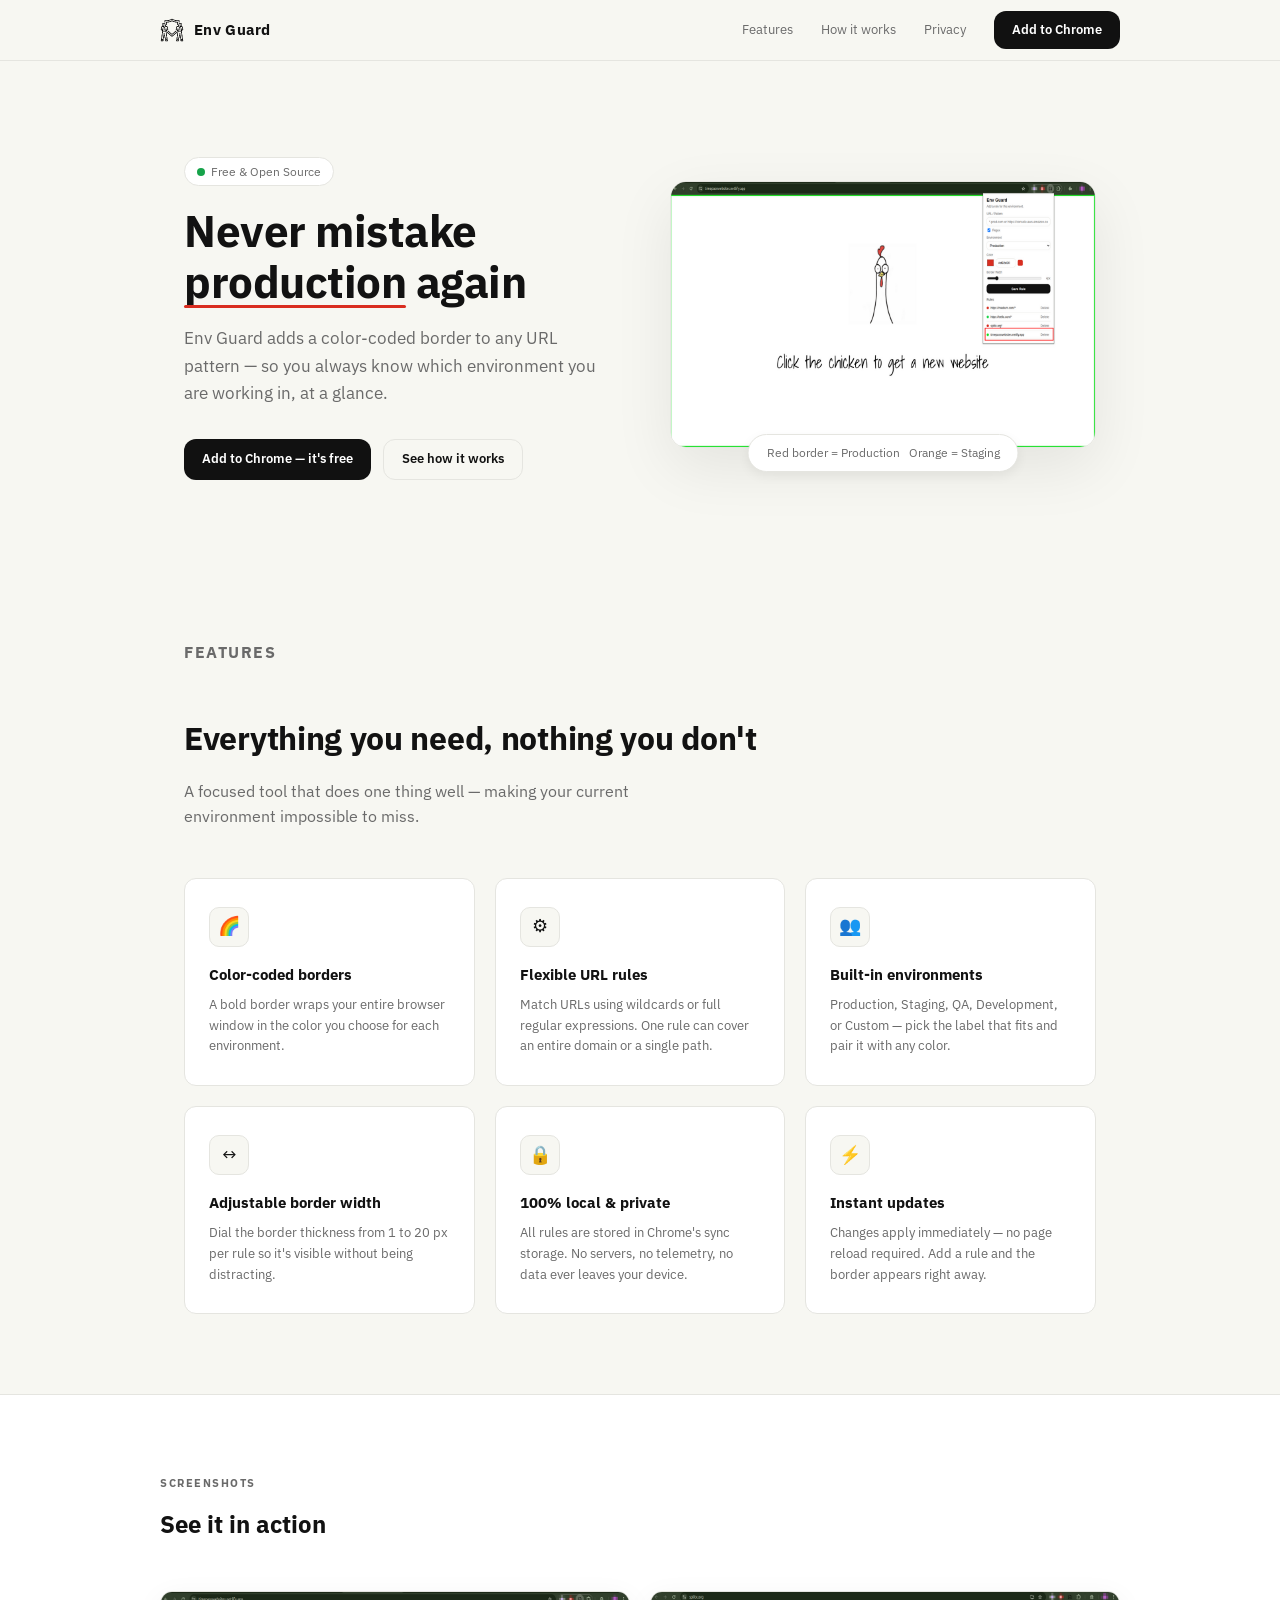
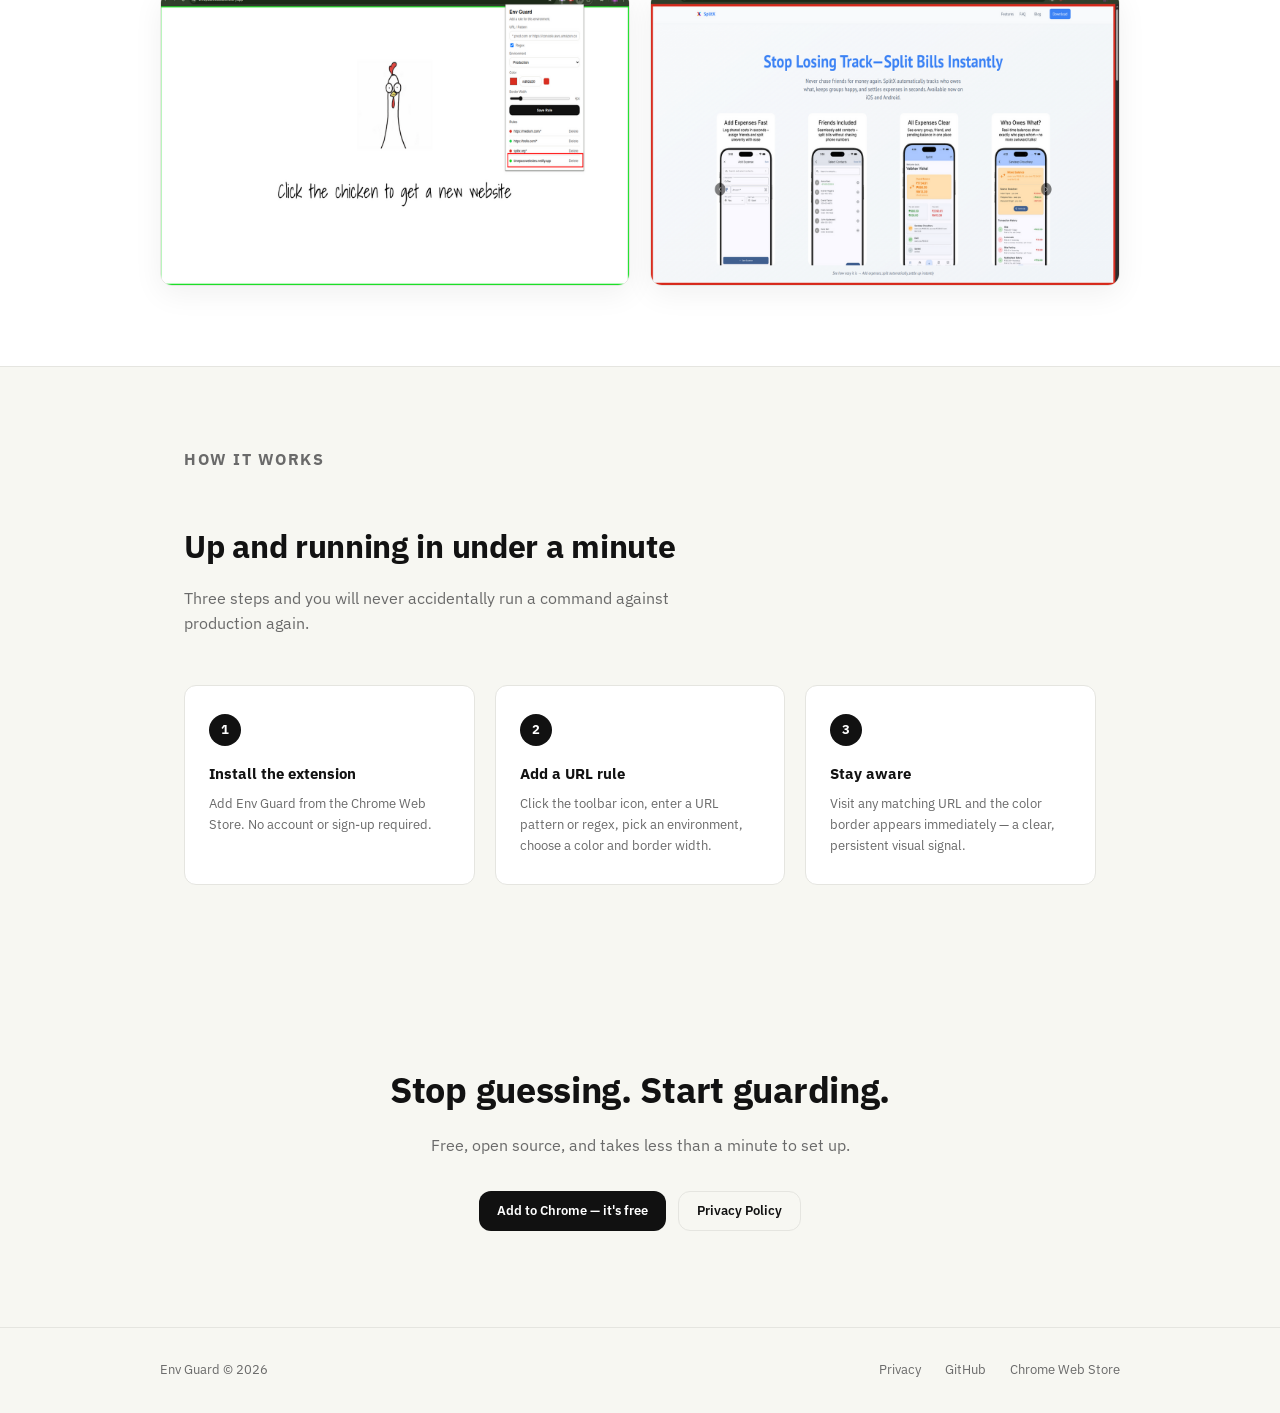
==== docs/index.html @ 511677a7 "Initial commit — Env Guard Chrome extension and website Includes extension source (popup, content sc" ====
<!doctype html>
<html lang="en">
  <head>
    <meta charset="utf-8" />
    <meta name="viewport" content="width=device-width, initial-scale=1" />
    <title>Env Guard — Visual Environment Cues for Your Browser</title>
    <meta name="description" content="Never confuse production with staging again. Env Guard adds a color-coded border to any URL so you always know which environment you are working in." />
    <link rel="preconnect" href="https://fonts.googleapis.com" />
    <link rel="preconnect" href="https://fonts.gstatic.com" crossorigin />
    <link href="https://fonts.googleapis.com/css2?family=IBM+Plex+Sans:wght@400;600;700&display=swap" rel="stylesheet" />
    <link rel="stylesheet" href="style.css" />
    <link rel="icon" type="image/png" href="../assets/icon48.png" />
  </head>
  <body>

    <!-- NAV -->
    <nav>
      <div class="nav-inner">
        <a class="nav-logo" href="index.html">
          <img src="../assets/icon48.png" alt="Env Guard icon" />
          Env Guard
        </a>
        <div class="nav-links">
          <a href="#features">Features</a>
          <a href="#how-it-works">How it works</a>
          <a href="privacy.html">Privacy</a>
          <a class="btn" href="#" id="cws-link">Add to Chrome</a>
        </div>
      </div>
    </nav>

    <!-- HERO -->
    <section class="hero">
      <div class="hero-text">
        <div class="hero-badge">
          <span></span>
          Free &amp; Open Source
        </div>
        <h1>Never mistake <em>production</em> again</h1>
        <p>Env Guard adds a color-coded border to any URL pattern — so you always know which environment you are working in, at a glance.</p>
        <div class="hero-actions">
          <a class="btn" href="#" id="cws-hero-link">Add to Chrome — it's free</a>
          <a class="btn btn-outline" href="#how-it-works">See how it works</a>
        </div>
      </div>
      <div class="hero-image">
        <img src="../screenshot/staging.png" alt="Env Guard showing a red border on a production environment" />
        <div class="pill">Red border = Production &nbsp; Orange = Staging</div>
      </div>
    </section>

    <!-- FEATURES -->
    <div class="section" id="features">
      <p class="section-label">Features</p>
      <h2>Everything you need, nothing you don't</h2>
      <p>A focused tool that does one thing well — making your current environment impossible to miss.</p>

      <div class="features-grid">
        <div class="feature-card">
          <div class="feature-icon">&#127752;</div>
          <h3>Color-coded borders</h3>
          <p>A bold border wraps your entire browser window in the color you choose for each environment.</p>
        </div>
        <div class="feature-card">
          <div class="feature-icon">&#9881;</div>
          <h3>Flexible URL rules</h3>
          <p>Match URLs using wildcards or full regular expressions. One rule can cover an entire domain or a single path.</p>
        </div>
        <div class="feature-card">
          <div class="feature-icon">&#128101;</div>
          <h3>Built-in environments</h3>
          <p>Production, Staging, QA, Development, or Custom — pick the label that fits and pair it with any color.</p>
        </div>
        <div class="feature-card">
          <div class="feature-icon">&#8596;</div>
          <h3>Adjustable border width</h3>
          <p>Dial the border thickness from 1 to 20 px per rule so it's visible without being distracting.</p>
        </div>
        <div class="feature-card">
          <div class="feature-icon">&#128274;</div>
          <h3>100% local &amp; private</h3>
          <p>All rules are stored in Chrome's sync storage. No servers, no telemetry, no data ever leaves your device.</p>
        </div>
        <div class="feature-card">
          <div class="feature-icon">&#9889;</div>
          <h3>Instant updates</h3>
          <p>Changes apply immediately — no page reload required. Add a rule and the border appears right away.</p>
        </div>
      </div>
    </div>

    <!-- SCREENSHOTS -->
    <div class="screenshots" id="screenshots">
      <div class="screenshots-inner">
        <p class="section-label">Screenshots</p>
        <h2>See it in action</h2>
        <div class="screenshots-grid">
          <img src="../screenshot/staging.png" alt="Env Guard active on a staging environment" />
          <img src="../screenshot/2026-03-16_14-11.png" alt="Env Guard popup with rule configuration" />
        </div>
      </div>
    </div>

    <!-- HOW IT WORKS -->
    <div class="section" id="how-it-works">
      <p class="section-label">How it works</p>
      <h2>Up and running in under a minute</h2>
      <p>Three steps and you will never accidentally run a command against production again.</p>

      <div class="steps">
        <div class="step">
          <div class="step-num">1</div>
          <h3>Install the extension</h3>
          <p>Add Env Guard from the Chrome Web Store. No account or sign-up required.</p>
        </div>
        <div class="step">
          <div class="step-num">2</div>
          <h3>Add a URL rule</h3>
          <p>Click the toolbar icon, enter a URL pattern or regex, pick an environment, choose a color and border width.</p>
        </div>
        <div class="step">
          <div class="step-num">3</div>
          <h3>Stay aware</h3>
          <p>Visit any matching URL and the color border appears immediately — a clear, persistent visual signal.</p>
        </div>
      </div>
    </div>

    <!-- CTA -->
    <div class="cta-section">
      <h2>Stop guessing. Start guarding.</h2>
      <p>Free, open source, and takes less than a minute to set up.</p>
      <div class="cta-actions">
        <a class="btn" href="#" id="cws-cta-link">Add to Chrome — it's free</a>
        <a class="btn btn-outline" href="privacy.html">Privacy Policy</a>
      </div>
    </div>

    <!-- FOOTER -->
    <footer>
      <div class="footer-inner">
        <span>Env Guard &copy; 2026</span>
        <div class="footer-links">
          <a href="privacy.html">Privacy</a>
          <a href="https://github.com" target="_blank" rel="noopener">GitHub</a>
          <a href="#" id="cws-footer-link">Chrome Web Store</a>
        </div>
      </div>
    </footer>

  </body>
</html>
---- docs/style.css ----
:root {
  --bg: #f7f7f2;
  --card: #ffffff;
  --text: #121212;
  --muted: #6a6a6a;
  --line: #e5e5e0;
  --accent: #111111;
  --accent-hover: #333333;
  --radius: 12px;
  --font: "IBM Plex Sans", "Segoe UI", Arial, sans-serif;
  --max-w: 960px;
}

* { box-sizing: border-box; margin: 0; padding: 0; }

html { scroll-behavior: smooth; }

body {
  font-family: var(--font);
  background: var(--bg);
  color: var(--text);
  font-size: 16px;
  line-height: 1.6;
}

a { color: inherit; text-decoration: none; }

/* ── NAV ── */
nav {
  position: sticky;
  top: 0;
  z-index: 100;
  background: rgba(247, 247, 242, 0.92);
  backdrop-filter: blur(10px);
  border-bottom: 1px solid var(--line);
  padding: 0 24px;
}
.nav-inner {
  max-width: var(--max-w);
  margin: 0 auto;
  height: 60px;
  display: flex;
  align-items: center;
  justify-content: space-between;
}
.nav-logo {
  font-size: 15px;
  font-weight: 700;
  letter-spacing: 0.3px;
  display: flex;
  align-items: center;
  gap: 10px;
}
.nav-logo img {
  width: 24px;
  height: 24px;
}
.nav-links {
  display: flex;
  align-items: center;
  gap: 28px;
  font-size: 13px;
  color: var(--muted);
}
.nav-links a:hover { color: var(--text); }
.btn {
  display: inline-flex;
  align-items: center;
  gap: 8px;
  padding: 9px 18px;
  background: var(--accent);
  color: #fff;
  border-radius: var(--radius);
  font-size: 13px;
  font-weight: 600;
  transition: background 0.15s;
}
.btn:hover { background: var(--accent-hover); color: #fff; }
.btn-outline {
  background: transparent;
  color: var(--text);
  border: 1px solid var(--line);
}
.btn-outline:hover { background: var(--text); color: #fff; }

/* ── HERO ── */
.hero {
  max-width: var(--max-w);
  margin: 0 auto;
  padding: 96px 24px 80px;
  display: grid;
  grid-template-columns: 1fr 1fr;
  gap: 60px;
  align-items: center;
}
.hero-badge {
  display: inline-flex;
  align-items: center;
  gap: 6px;
  padding: 4px 12px;
  background: var(--card);
  border: 1px solid var(--line);
  border-radius: 999px;
  font-size: 12px;
  color: var(--muted);
  margin-bottom: 20px;
}
.hero-badge span {
  width: 8px;
  height: 8px;
  border-radius: 50%;
  background: #16a34a;
  display: inline-block;
}
.hero h1 {
  font-size: 44px;
  font-weight: 700;
  line-height: 1.15;
  letter-spacing: -0.5px;
  margin-bottom: 18px;
}
.hero h1 em {
  font-style: normal;
  position: relative;
}
.hero h1 em::after {
  content: '';
  position: absolute;
  left: 0;
  bottom: 2px;
  width: 100%;
  height: 3px;
  background: #d92d20;
  border-radius: 2px;
}
.hero p {
  color: var(--muted);
  font-size: 17px;
  margin-bottom: 32px;
  max-width: 420px;
}
.hero-actions {
  display: flex;
  gap: 12px;
  flex-wrap: wrap;
}
.hero-image {
  position: relative;
}
.hero-image img {
  width: 100%;
  border-radius: 16px;
  border: 1px solid var(--line);
  box-shadow: 0 20px 60px rgba(0,0,0,0.08);
}
.hero-image .pill {
  position: absolute;
  bottom: -16px;
  left: 50%;
  transform: translateX(-50%);
  background: var(--card);
  border: 1px solid var(--line);
  border-radius: 999px;
  padding: 8px 18px;
  font-size: 12px;
  color: var(--muted);
  white-space: nowrap;
  box-shadow: 0 4px 12px rgba(0,0,0,0.06);
}

/* ── SECTION WRAPPER ── */
.section {
  max-width: var(--max-w);
  margin: 0 auto;
  padding: 80px 24px;
}
.section-label {
  font-size: 11px;
  font-weight: 700;
  text-transform: uppercase;
  letter-spacing: 1.5px;
  color: var(--muted);
  margin-bottom: 12px;
}
.section h2 {
  font-size: 32px;
  font-weight: 700;
  letter-spacing: -0.3px;
  margin-bottom: 14px;
}
.section > p {
  color: var(--muted);
  font-size: 16px;
  max-width: 520px;
  margin-bottom: 48px;
}

/* ── FEATURES ── */
.features-grid {
  display: grid;
  grid-template-columns: repeat(3, 1fr);
  gap: 20px;
}
.feature-card {
  background: var(--card);
  border: 1px solid var(--line);
  border-radius: var(--radius);
  padding: 28px 24px;
}
.feature-icon {
  width: 40px;
  height: 40px;
  border-radius: 10px;
  background: var(--bg);
  border: 1px solid var(--line);
  display: flex;
  align-items: center;
  justify-content: center;
  margin-bottom: 16px;
  font-size: 18px;
}
.feature-card h3 {
  font-size: 15px;
  font-weight: 700;
  margin-bottom: 8px;
}
.feature-card p {
  font-size: 13px;
  color: var(--muted);
  line-height: 1.6;
}

/* ── HOW IT WORKS ── */
.steps {
  display: grid;
  grid-template-columns: repeat(3, 1fr);
  gap: 20px;
  counter-reset: step;
}
.step {
  background: var(--card);
  border: 1px solid var(--line);
  border-radius: var(--radius);
  padding: 28px 24px;
  position: relative;
}
.step-num {
  width: 32px;
  height: 32px;
  border-radius: 50%;
  background: var(--accent);
  color: #fff;
  display: flex;
  align-items: center;
  justify-content: center;
  font-size: 13px;
  font-weight: 700;
  margin-bottom: 16px;
}
.step h3 {
  font-size: 15px;
  font-weight: 700;
  margin-bottom: 8px;
}
.step p {
  font-size: 13px;
  color: var(--muted);
  line-height: 1.6;
}

/* ── SCREENSHOT STRIP ── */
.screenshots {
  background: var(--card);
  border-top: 1px solid var(--line);
  border-bottom: 1px solid var(--line);
  padding: 80px 24px;
}
.screenshots-inner {
  max-width: var(--max-w);
  margin: 0 auto;
}
.screenshots-grid {
  display: grid;
  grid-template-columns: 1fr 1fr;
  gap: 20px;
  margin-top: 48px;
}
.screenshots-grid img {
  width: 100%;
  border-radius: 12px;
  border: 1px solid var(--line);
  box-shadow: 0 8px 30px rgba(0,0,0,0.06);
}

/* ── CTA ── */
.cta-section {
  text-align: center;
  padding: 96px 24px;
  max-width: var(--max-w);
  margin: 0 auto;
}
.cta-section h2 {
  font-size: 36px;
  font-weight: 700;
  letter-spacing: -0.3px;
  margin-bottom: 14px;
}
.cta-section p {
  color: var(--muted);
  font-size: 16px;
  margin-bottom: 32px;
}
.cta-actions {
  display: flex;
  justify-content: center;
  gap: 12px;
  flex-wrap: wrap;
}

/* ── FOOTER ── */
footer {
  border-top: 1px solid var(--line);
  padding: 32px 24px;
}
.footer-inner {
  max-width: var(--max-w);
  margin: 0 auto;
  display: flex;
  align-items: center;
  justify-content: space-between;
  font-size: 13px;
  color: var(--muted);
  flex-wrap: wrap;
  gap: 12px;
}
.footer-links {
  display: flex;
  gap: 24px;
}
.footer-links a:hover { color: var(--text); }

/* ── PRIVACY PAGE ── */
.prose {
  max-width: 680px;
  margin: 0 auto;
  padding: 64px 24px 96px;
}
.prose h1 {
  font-size: 36px;
  font-weight: 700;
  letter-spacing: -0.3px;
  margin-bottom: 8px;
}
.prose .meta {
  font-size: 13px;
  color: var(--muted);
  margin-bottom: 48px;
  padding-bottom: 24px;
  border-bottom: 1px solid var(--line);
}
.prose h2 {
  font-size: 18px;
  font-weight: 700;
  margin: 36px 0 10px;
}
.prose p {
  color: var(--muted);
  font-size: 15px;
  line-height: 1.75;
  margin-bottom: 16px;
}
.prose ul {
  color: var(--muted);
  font-size: 15px;
  line-height: 1.75;
  margin: 0 0 16px 20px;
}
.prose ul li { margin-bottom: 6px; }
.prose a { color: var(--text); text-decoration: underline; }

/* ── RESPONSIVE ── */
@media (max-width: 768px) {
  .hero {
    grid-template-columns: 1fr;
    padding: 64px 24px 60px;
    gap: 48px;
  }
  .hero h1 { font-size: 32px; }
  .features-grid,
  .steps,
  .screenshots-grid { grid-template-columns: 1fr; }
  .nav-links { gap: 16px; }
}
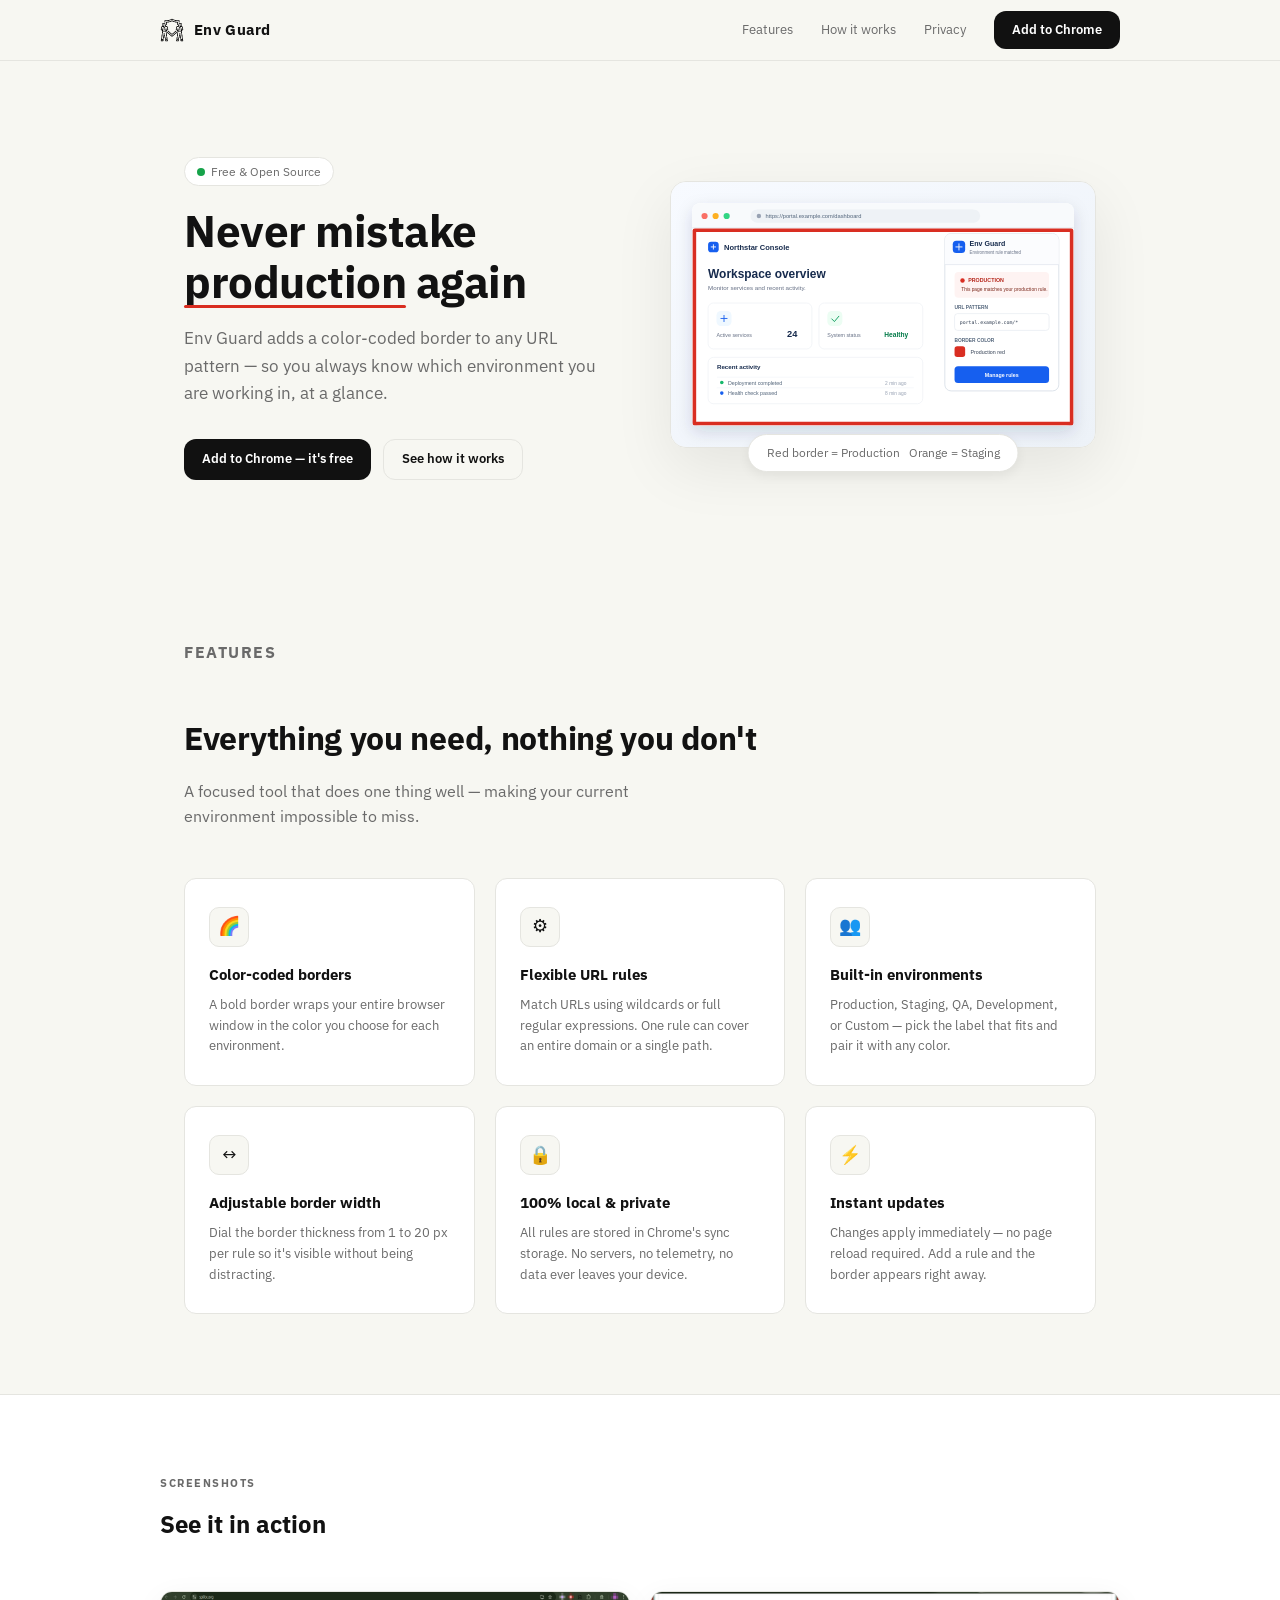
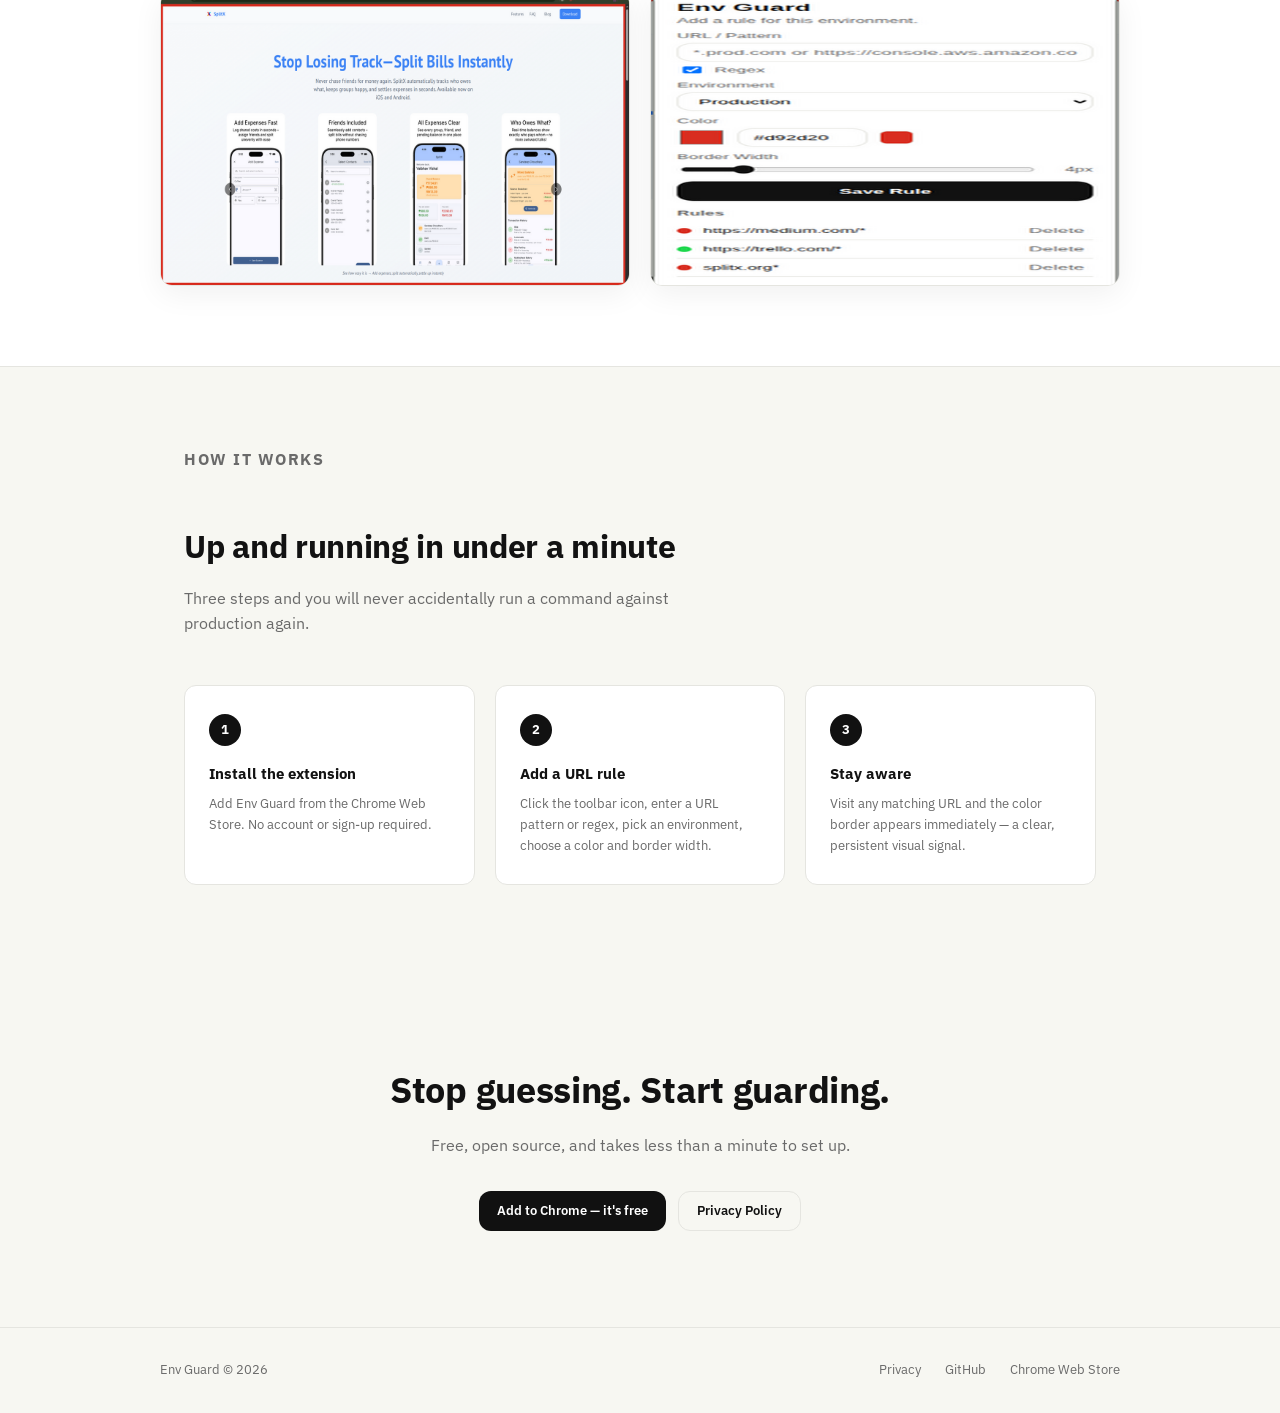
==== commit c6eea5f7: "fix(site): publish valid logo and product images" ====
--- a/docs/index.html
+++ b/docs/index.html
@@ -9,7 +9,7 @@
     <link rel="preconnect" href="https://fonts.gstatic.com" crossorigin />
     <link href="https://fonts.googleapis.com/css2?family=IBM+Plex+Sans:wght@400;600;700&display=swap" rel="stylesheet" />
     <link rel="stylesheet" href="style.css" />
-    <link rel="icon" type="image/png" href="../assets/icon48.png" />
+    <link rel="icon" type="image/png" href="assets/icon48.png" />
   </head>
   <body>
 
@@ -17,7 +17,7 @@
     <nav>
       <div class="nav-inner">
         <a class="nav-logo" href="index.html">
-          <img src="../assets/icon48.png" alt="Env Guard icon" />
+          <img src="assets/icon48.png" alt="Env Guard icon" />
           Env Guard
         </a>
         <div class="nav-links">
@@ -44,7 +44,7 @@
         </div>
       </div>
       <div class="hero-image">
-        <img src="../screenshot/staging.png" alt="Env Guard showing a red border on a production environment" />
+        <img src="assets/env-guard-preview.svg" alt="Env Guard applying a red production border with its matching rule shown in the popup" />
         <div class="pill">Red border = Production &nbsp; Orange = Staging</div>
       </div>
     </section>
@@ -95,8 +95,8 @@
         <p class="section-label">Screenshots</p>
         <h2>See it in action</h2>
         <div class="screenshots-grid">
-          <img src="../screenshot/staging.png" alt="Env Guard active on a staging environment" />
-          <img src="../screenshot/2026-03-16_14-11.png" alt="Env Guard popup with rule configuration" />
+          <img src="screenshot/2026-03-16_14-11.png" alt="Red environment border around the SplitX website" />
+          <img src="screenshot/2026-03-16_14-11_1.png" alt="Env Guard popup showing a configured production rule" />
         </div>
       </div>
     </div>
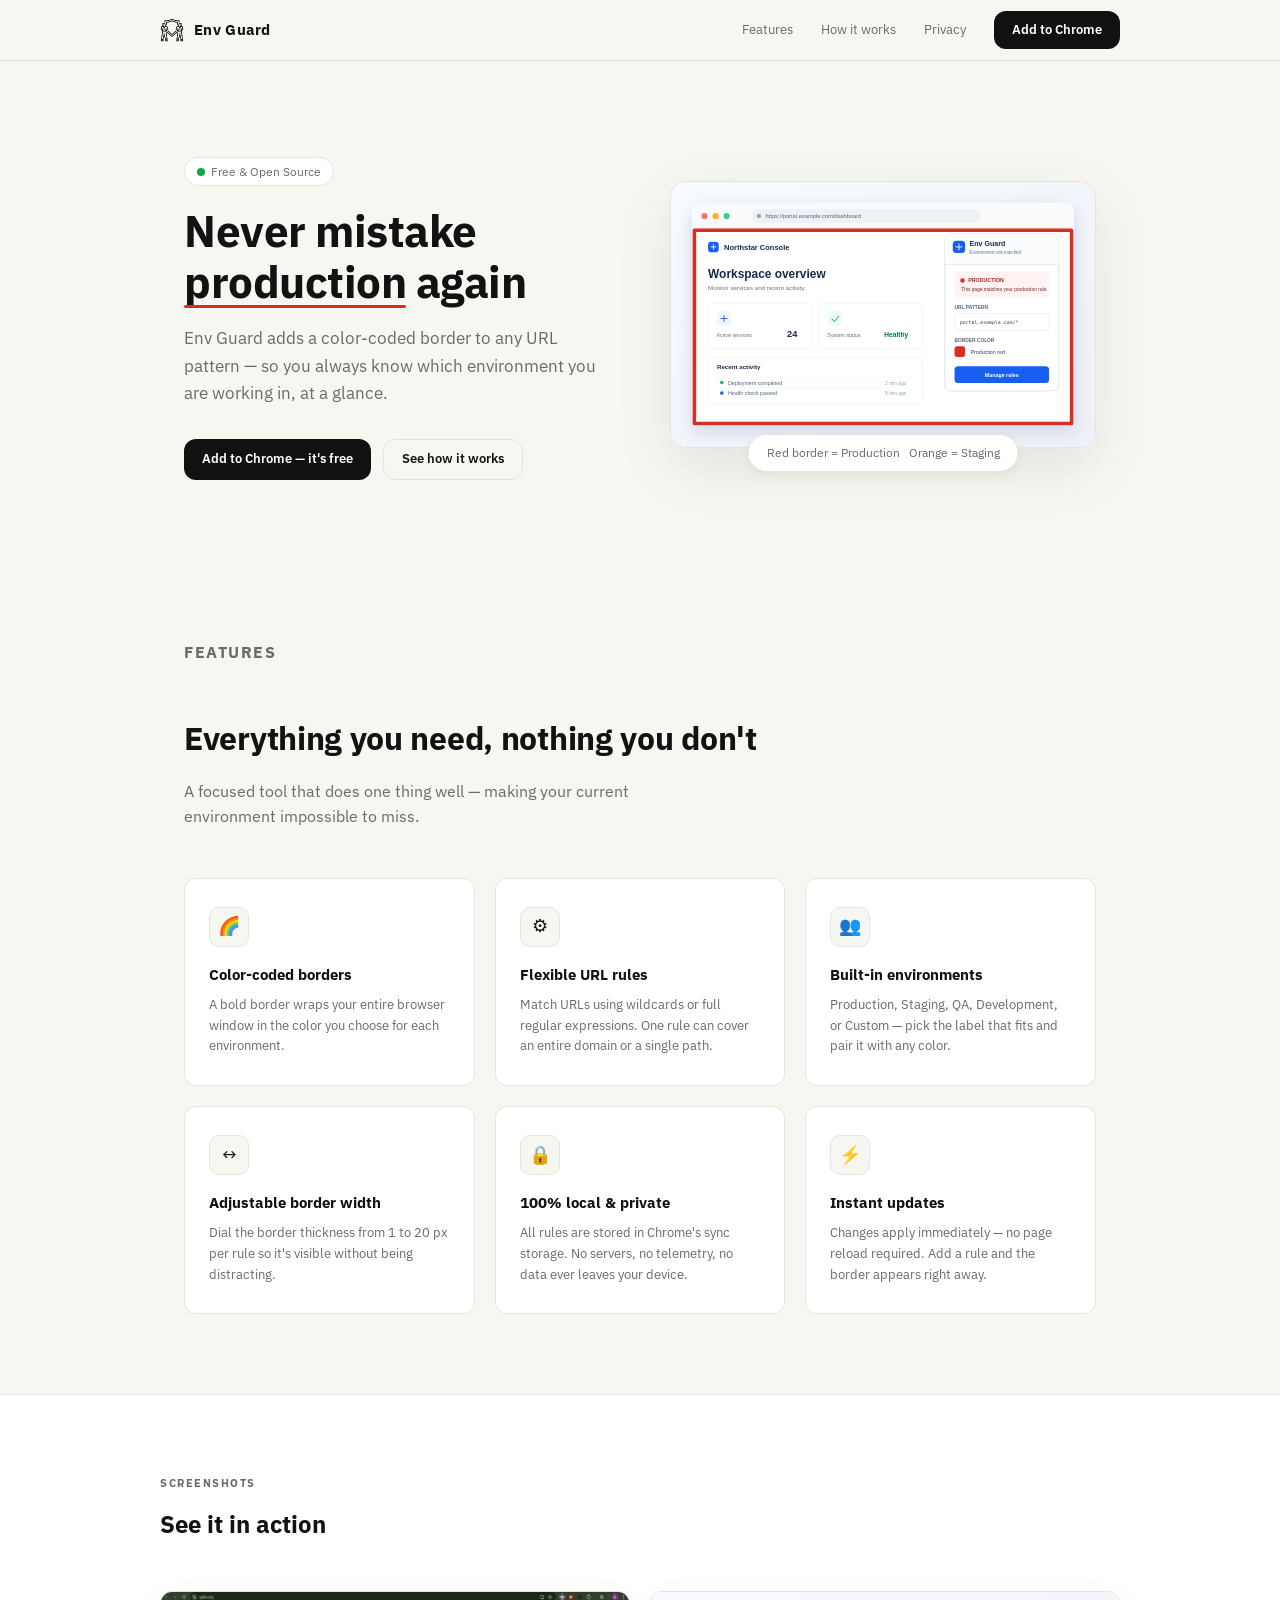
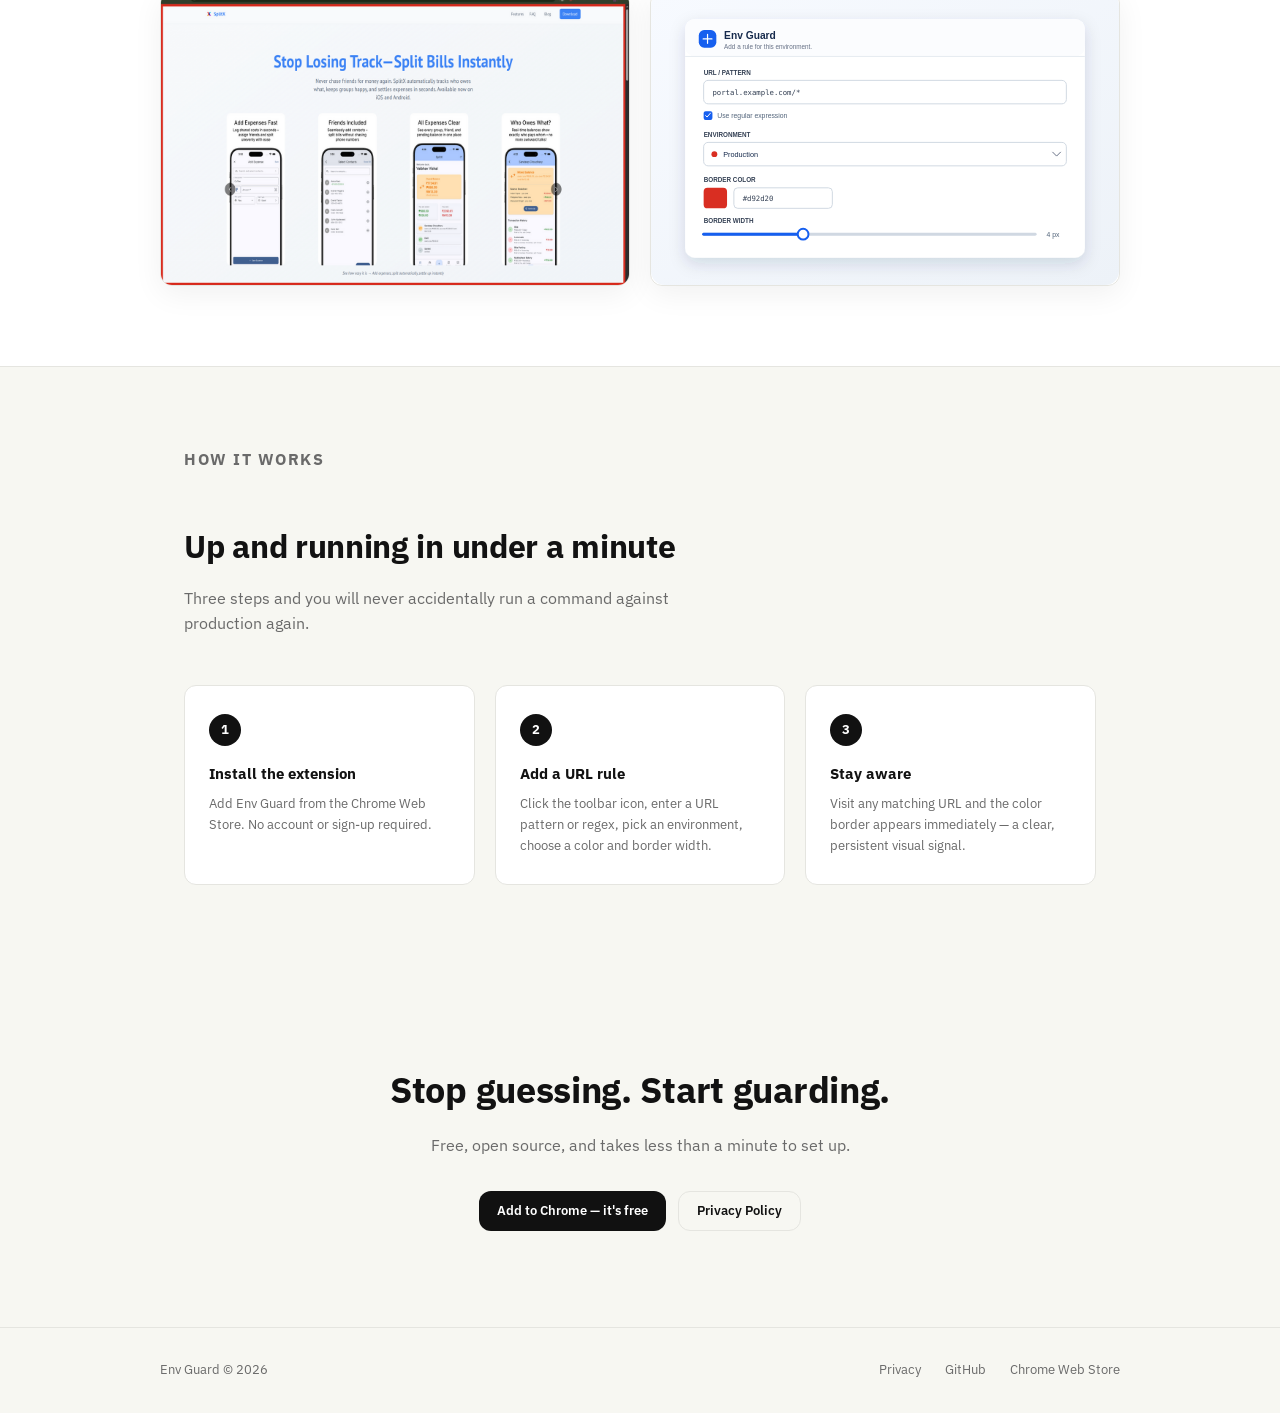
==== commit 35012b6a: "fix(site): preserve popup preview proportions" ====
--- a/docs/index.html
+++ b/docs/index.html
@@ -96,7 +96,7 @@
         <h2>See it in action</h2>
         <div class="screenshots-grid">
           <img src="screenshot/2026-03-16_14-11.png" alt="Red environment border around the SplitX website" />
-          <img src="screenshot/2026-03-16_14-11_1.png" alt="Env Guard popup showing a configured production rule" />
+          <img src="assets/popup-preview.svg" alt="Env Guard rule editor with production URL, color, and border width settings" />
         </div>
       </div>
     </div>
--- a/docs/style.css
+++ b/docs/style.css
@@ -287,6 +287,9 @@
 }
 .screenshots-grid img {
   width: 100%;
+  height: auto;
+  object-fit: contain;
+  align-self: start;
   border-radius: 12px;
   border: 1px solid var(--line);
   box-shadow: 0 8px 30px rgba(0,0,0,0.06);
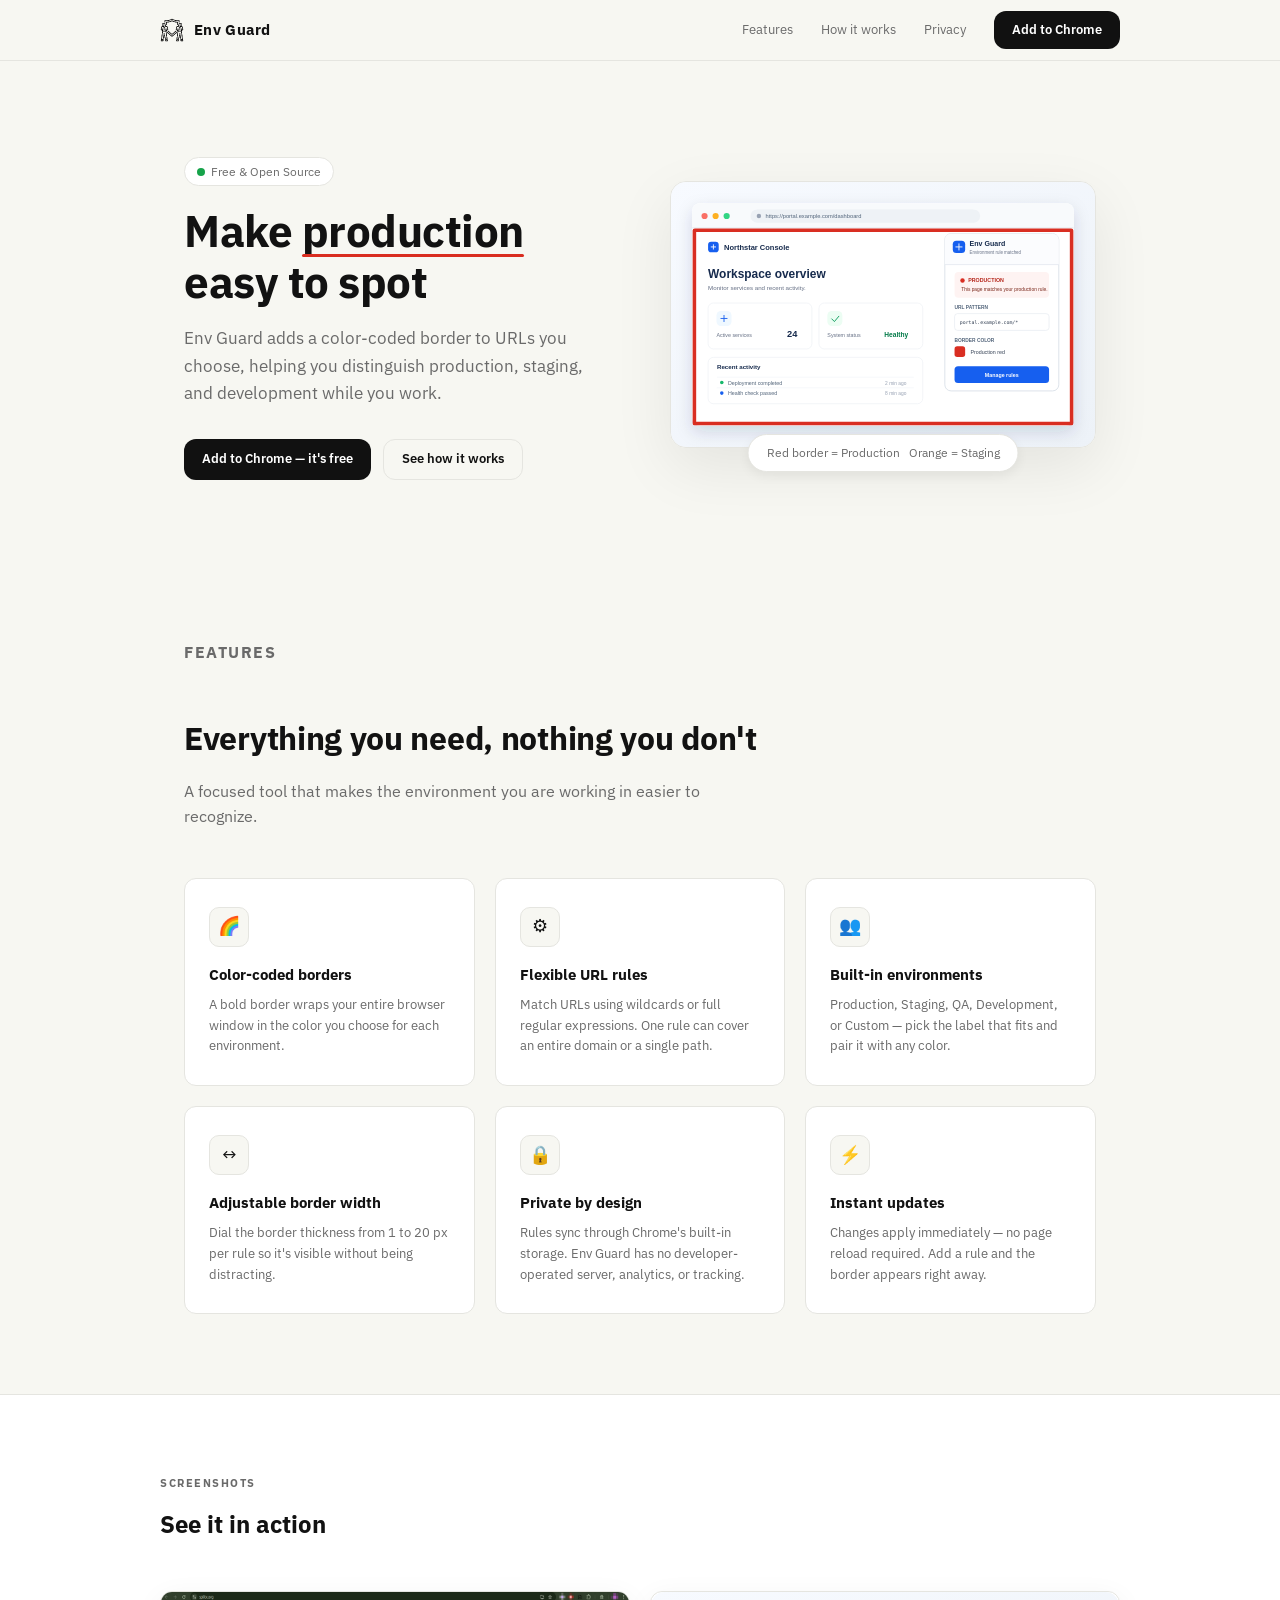
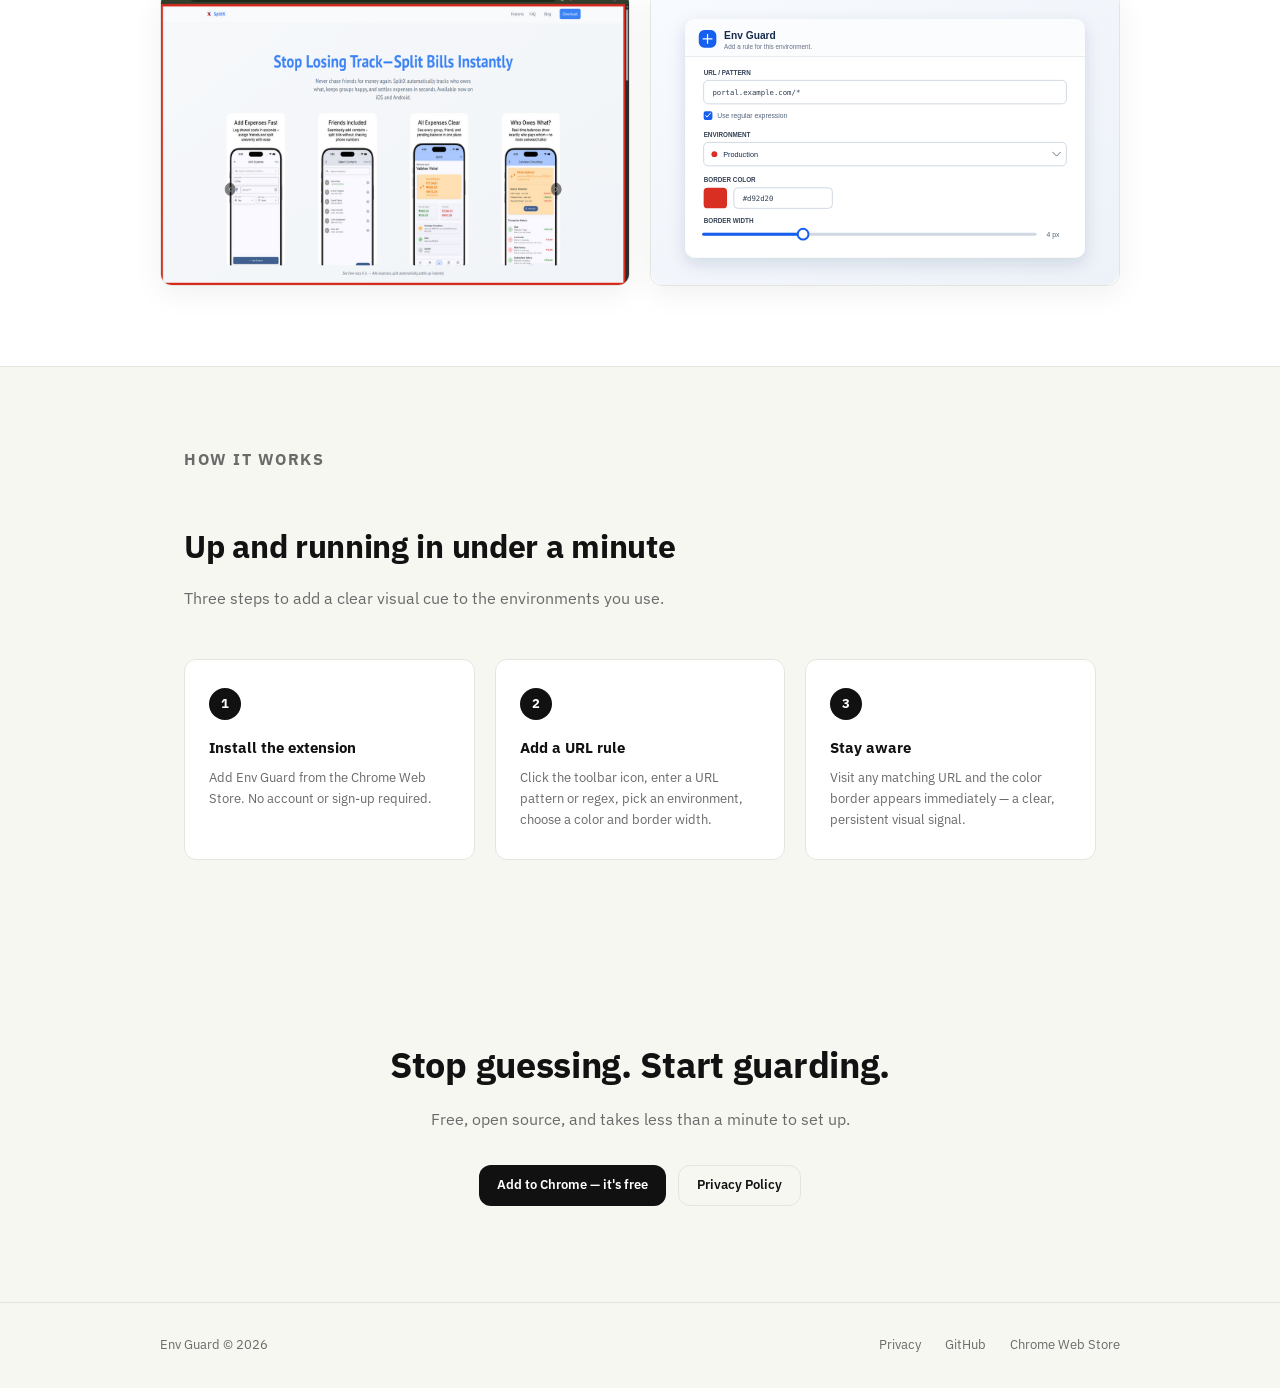
==== commit 4aed7d92: "fix(extension): handle wildcard rules and launch links" ====
--- a/docs/index.html
+++ b/docs/index.html
@@ -4,7 +4,7 @@
     <meta charset="utf-8" />
     <meta name="viewport" content="width=device-width, initial-scale=1" />
     <title>Env Guard — Visual Environment Cues for Your Browser</title>
-    <meta name="description" content="Never confuse production with staging again. Env Guard adds a color-coded border to any URL so you always know which environment you are working in." />
+    <meta name="description" content="Env Guard adds configurable color borders to your production, staging, and development URLs to make each environment easier to recognize." />
     <link rel="preconnect" href="https://fonts.googleapis.com" />
     <link rel="preconnect" href="https://fonts.gstatic.com" crossorigin />
     <link href="https://fonts.googleapis.com/css2?family=IBM+Plex+Sans:wght@400;600;700&display=swap" rel="stylesheet" />
@@ -24,7 +24,7 @@
           <a href="#features">Features</a>
           <a href="#how-it-works">How it works</a>
           <a href="privacy.html">Privacy</a>
-          <a class="btn" href="#" id="cws-link">Add to Chrome</a>
+          <a class="btn" href="https://chromewebstore.google.com/detail/env-guard/ieedmpaefmifnkooblmidnkoapcojanj" id="cws-link">Add to Chrome</a>
         </div>
       </div>
     </nav>
@@ -36,10 +36,10 @@
           <span></span>
           Free &amp; Open Source
         </div>
-        <h1>Never mistake <em>production</em> again</h1>
-        <p>Env Guard adds a color-coded border to any URL pattern — so you always know which environment you are working in, at a glance.</p>
+        <h1>Make <em>production</em> easy to spot</h1>
+        <p>Env Guard adds a color-coded border to URLs you choose, helping you distinguish production, staging, and development while you work.</p>
         <div class="hero-actions">
-          <a class="btn" href="#" id="cws-hero-link">Add to Chrome — it's free</a>
+          <a class="btn" href="https://chromewebstore.google.com/detail/env-guard/ieedmpaefmifnkooblmidnkoapcojanj" id="cws-hero-link">Add to Chrome — it's free</a>
           <a class="btn btn-outline" href="#how-it-works">See how it works</a>
         </div>
       </div>
@@ -53,7 +53,7 @@
     <div class="section" id="features">
       <p class="section-label">Features</p>
       <h2>Everything you need, nothing you don't</h2>
-      <p>A focused tool that does one thing well — making your current environment impossible to miss.</p>
+      <p>A focused tool that makes the environment you are working in easier to recognize.</p>
 
       <div class="features-grid">
         <div class="feature-card">
@@ -78,8 +78,8 @@
         </div>
         <div class="feature-card">
           <div class="feature-icon">&#128274;</div>
-          <h3>100% local &amp; private</h3>
-          <p>All rules are stored in Chrome's sync storage. No servers, no telemetry, no data ever leaves your device.</p>
+          <h3>Private by design</h3>
+          <p>Rules sync through Chrome's built-in storage. Env Guard has no developer-operated server, analytics, or tracking.</p>
         </div>
         <div class="feature-card">
           <div class="feature-icon">&#9889;</div>
@@ -105,7 +105,7 @@
     <div class="section" id="how-it-works">
       <p class="section-label">How it works</p>
       <h2>Up and running in under a minute</h2>
-      <p>Three steps and you will never accidentally run a command against production again.</p>
+      <p>Three steps to add a clear visual cue to the environments you use.</p>
 
       <div class="steps">
         <div class="step">
@@ -131,7 +131,7 @@
       <h2>Stop guessing. Start guarding.</h2>
       <p>Free, open source, and takes less than a minute to set up.</p>
       <div class="cta-actions">
-        <a class="btn" href="#" id="cws-cta-link">Add to Chrome — it's free</a>
+        <a class="btn" href="https://chromewebstore.google.com/detail/env-guard/ieedmpaefmifnkooblmidnkoapcojanj" id="cws-cta-link">Add to Chrome — it's free</a>
         <a class="btn btn-outline" href="privacy.html">Privacy Policy</a>
       </div>
     </div>
@@ -142,8 +142,8 @@
         <span>Env Guard &copy; 2026</span>
         <div class="footer-links">
           <a href="privacy.html">Privacy</a>
-          <a href="https://github.com" target="_blank" rel="noopener">GitHub</a>
-          <a href="#" id="cws-footer-link">Chrome Web Store</a>
+          <a href="https://github.com/Sk786/env-guard" target="_blank" rel="noopener">GitHub</a>
+          <a href="https://chromewebstore.google.com/detail/env-guard/ieedmpaefmifnkooblmidnkoapcojanj" id="cws-footer-link">Chrome Web Store</a>
         </div>
       </div>
     </footer>
